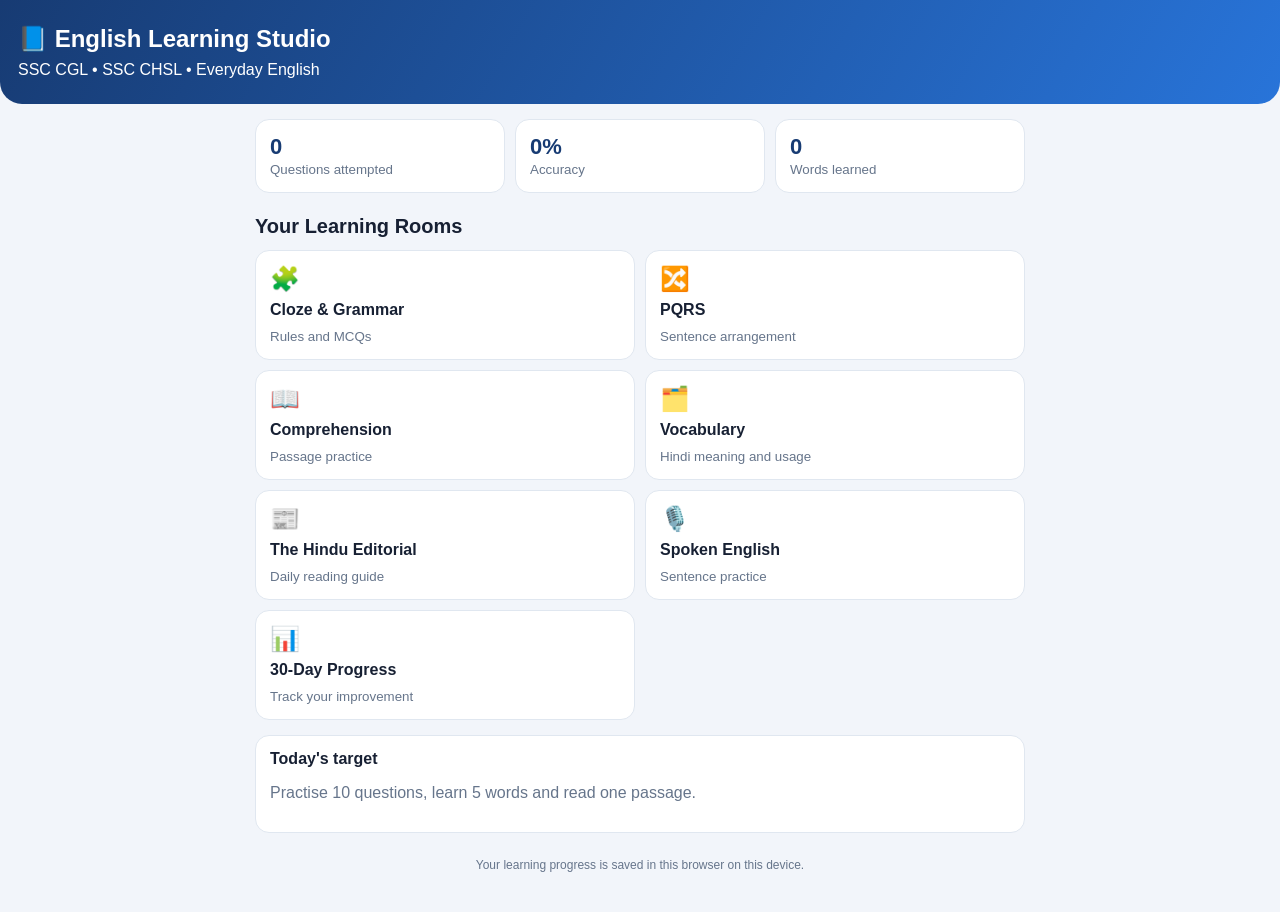
==== index.html @ 1e1bfd8b "Create index.html" ====
<!DOCTYPE html>
<html lang="en">
<head>
<meta charset="UTF-8">
<meta name="viewport" content="width=device-width, initial-scale=1">
<meta name="theme-color" content="#173b73">
<title>English Learning Studio</title>
<style>
*{box-sizing:border-box}body{margin:0;background:#f2f5fa;color:#172033;font:16px Arial,sans-serif}header{background:linear-gradient(120deg,#173b73,#2874d9);color:white;padding:25px 18px;border-radius:0 0 22px 22px}header h1{margin:0;font-size:24px}header p{margin:8px 0 0}.wrap{max-width:800px;margin:auto;padding:15px}.stats,.grid{display:grid;grid-template-columns:repeat(3,1fr);gap:10px}.stat,.card,.tile{background:white;border:1px solid #e0e7f0;border-radius:14px;padding:14px}.stat b{display:block;font-size:22px;color:#173b73}.stat small,.muted{color:#66758b}.grid{grid-template-columns:repeat(2,1fr);margin-top:12px}.tile{text-align:left;min-height:100px;font-size:16px;color:#172033}.tile b{display:block;margin:8px 0}.tile span{font-size:24px}.tile small{color:#66758b}h2{font-size:20px;margin:22px 0 12px}button{cursor:pointer}.primary{background:#2563eb;color:white;border:0;border-radius:9px;padding:12px 16px;font-weight:bold}.secondary{background:#eaf0fc;color:#173b73;border:0;border-radius:9px;padding:10px 14px}.option{display:block;width:100%;text-align:left;margin:8px 0;padding:12px;border:1px solid #dce4ef;border-radius:9px;background:#f8faff;font-size:15px;color:#172033}.hidden{display:none}.word{font-size:27px;font-weight:bold;color:#173b73}textarea{width:100%;padding:12px;border:1px solid #ccd5e2;border-radius:9px;font:inherit}.bar{height:10px;background:#e5eaf2;border-radius:20px;overflow:hidden}.bar i{display:block;background:#2874d9;height:100%}a{color:#2563eb}footer{text-align:center;color:#66758b;padding:25px;font-size:12px}@media(max-width:390px){.stats{gap:6px}.stat{padding:9px}.stat b{font-size:18px}}
</style>
</head>
<body>
<header><h1>📘 English Learning Studio</h1><p>SSC CGL • SSC CHSL • Everyday English</p></header>
<main class="wrap">
<div class="stats">
<div class="stat"><b id="attempts">0</b><small>Questions attempted</small></div>
<div class="stat"><b id="accuracy">0%</b><small>Accuracy</small></div>
<div class="stat"><b id="words">0</b><small>Words learned</small></div>
</div>
<section id="home">
<h2>Your Learning Rooms</h2>
<div class="grid">
<button class="tile" onclick="openRoom('quiz')"><span>🧩</span><b>Cloze & Grammar</b><small>Rules and MCQs</small></button>
<button class="tile" onclick="openRoom('pqrs')"><span>🔀</span><b>PQRS</b><small>Sentence arrangement</small></button>
<button class="tile" onclick="openRoom('reading')"><span>📖</span><b>Comprehension</b><small>Passage practice</small></button>
<button class="tile" onclick="openRoom('vocab')"><span>🗂️</span><b>Vocabulary</b><small>Hindi meaning and usage</small></button>
<button class="tile" onclick="openRoom('editorial')"><span>📰</span><b>The Hindu Editorial</b><small>Daily reading guide</small></button>
<button class="tile" onclick="openRoom('spoken')"><span>🎙️</span><b>Spoken English</b><small>Sentence practice</small></button>
<button class="tile" onclick="openRoom('progress')"><span>📊</span><b>30-Day Progress</b><small>Track your improvement</small></button>
</div>
<div class="card" style="margin-top:15px"><b>Today's target</b><p class="muted">Practise 10 questions, learn 5 words and read one passage.</p></div>
</section>
<section id="room" class="hidden">
<p><button class="secondary" onclick="home()">← Back to Home</button></p>
<div id="content"></div>
</section>
<footer>Your learning progress is saved in this browser on this device.</footer>
</main>
<script>
let p=JSON.parse(localStorage.getItem('elsProgress')||'{"attempts":0,"correct":0,"words":[],"days":{}}');
const el=id=>document.getElementById(id);
function save(){localStorage.setItem('elsProgress',JSON.stringify(p));refresh()}
function refresh(){el('attempts').textContent=p.attempts;el('accuracy').textContent=(p.attempts?Math.round(p.correct/p.attempts*100):0)+'%';el('words').textContent=p.words.length}
function record(ok){p.attempts++;if(ok)p.correct++;let d=new Date().toISOString().slice(0,10);p.days[d]=(p.days[d]||0)+1;save()}
function home(){el('home').classList.remove('hidden');el('room').classList.add('hidden')}
function openRoom(name){el('home').classList.add('hidden');el('room').classList.remove('hidden');let c=el('content');c.innerHTML='';
if(name==='vocab'){let ws=[['Abundant','adjective','प्रचुर, बहुत अधिक','Plentiful','Scarce','There is abundant evidence.'],['Lure','verb/noun','लुभाना, आकर्षित करना','Entice','Repel','Advertisements may lure customers.'],['Reluctant','adjective','अनिच्छुक','Unwilling','Willing','He was reluctant to speak.'],['Diligent','adjective','मेहनती, परिश्रमी','Hardworking','Lazy','A diligent student practises daily.'],['Inevitable','adjective','अपरिहार्य, जिसे टाला न जा सके','Unavoidable','Avoidable','Change is inevitable.']];let i=0;function show(){let w=ws[i];c.innerHTML='<h2>Boost Vocabulary</h2><div class="card"><div class="word">'+w[0]+'</div><p><b>POS:</b> '+w[1]+'</p><p><b>Hindi:</b> '+w[2]+'</p><p><b>Synonym:</b> '+w[3]+'</p><p><b>Antonym:</b> '+w[4]+'</p><p><b>Example:</b> '+w[5]+'</p><button class="primary" id="learn">Mark as learned</button> <button class="secondary" id="next">Next word</button><p class="muted">Word '+(i+1)+' of '+ws.length+'</p></div>';el('learn').onclick=()=>{if(!p.words.includes(w[0]))p.words.push(w[0]);save()};el('next').onclick=()=>{i=(i+1)%ws.length;show()}}show();return}
if(name==='progress'){let days=Object.keys(p.days).length,acc=p.attempts?Math.round(p.correct/p.attempts*100):0;c.innerHTML='<h2>30-Day Progress Report</h2><div class="card"><p><b>Total attempts:</b> '+p.attempts+'</p><p><b>Correct answers:</b> '+p.correct+'</p><p><b>Accuracy:</b> '+acc+'%</p><div class="bar"><i style="width:'+acc+'%"></i></div><p><b>Words learned:</b> '+p.words.length+'</p><p><b>Active days recorded:</b> '+days+'</p><p class="muted">Keep practising to build a useful performance history. This report uses activity saved on this device.</p></div>';return}
if(name==='editorial'){c.innerHTML='<h2>The Hindu Editorial</h2><div class="card"><b>Daily editorial study method</b><ol><li>Open the opinion section.</li><li>Choose one article and note its headline and date.</li><li>Write a 5-sentence summary.</li><li>Learn 8–10 words with Hindi meanings.</li><li>Answer 3 comprehension questions.</li><li>Write your own opinion in 100 words.</li></ol><a href="https://www.thehindu.com/opinion/" target="_blank">Open The Hindu Opinion</a><p class="muted">This version does not automatically fetch articles. Use the original publisher link.</p></div>';return}
if(name==='spoken'){c.innerHTML='<h2>Spoken English Practice</h2><div class="card"><p>Topic: Describe your daily routine in 5 sentences.</p><textarea rows="5" id="speech" placeholder="Write your sentences here..."></textarea><p class="muted">Check your tense, subject-verb agreement and word order. You can share your sentences in ChatGPT for detailed corrections.</p><button class="primary" onclick="alert(\'Read your sentences aloud. Check grammar and pronunciation.\')">Practice checklist</button></div>';return}
let qs=[];
if(name==='quiz')qs=[['She ___ to school every day.',['go','goes','going'],'goes','With she/he/it, use the verb with -s or -es in the simple present.'],['He is good ___ mathematics.',['in','at','on'],'at','The correct expression is good at.'],['Neither of the boys ___ present.',['are','is','were'],'is','Neither is generally treated as singular in this exam pattern.']];
if(name==='pqrs')qs=[['Choose the correct order: P: submitted it / Q: she checked the form / R: carefully / S: and then',['Q-R-S-P','P-Q-R-S','R-P-S-Q'],'Q-R-S-P','First she checked the form carefully and then submitted it.']];
if(name==='reading')qs=[['Passage: Trees absorb carbon dioxide, provide shade and support birds and insects. What is its main idea?',['Trees benefit the environment.','Trees only provide shade.','Birds damage trees.'],'Trees benefit the environment.','The passage lists several benefits of trees.']];
let i=0,score=0;c.innerHTML='<h2>'+(name==='pqrs'?'PQRS Practice':name==='reading'?'Reading Comprehension':'Grammar & Cloze Practice')+'</h2><div id="question"></div>';
function ask(){if(i>=qs.length){c.innerHTML='<div class="card"><h2>Practice completed!</h2><p>Your score: '+score+'/'+qs.length+'</p><button class="primary" onclick="home()">Home</button></div>';return}let q=qs[i];el('question').innerHTML='<div class="card"><p class="muted">Question '+(i+1)+' of '+qs.length+'</p><h3>'+q[0]+'</h3><div id="options"></div><div id="feedback"></div></div>';q[1].forEach(a=>{let b=document.createElement('button');b.className='option';b.textContent=a;b.onclick=()=>{let ok=a===q[2];if(ok)score++;record(ok);document.querySelectorAll('.option').forEach(x=>x.disabled=true);el('feedback').innerHTML='<p><b>'+(ok?'Correct!':'Incorrect.')+'</b> '+q[3]+'</p><button class="primary" id="next">Continue</button>';el('next').onclick=()=>{i++;ask()}};el('options').appendChild(b)})}ask()}
refresh();
</script>
</body>
</html>
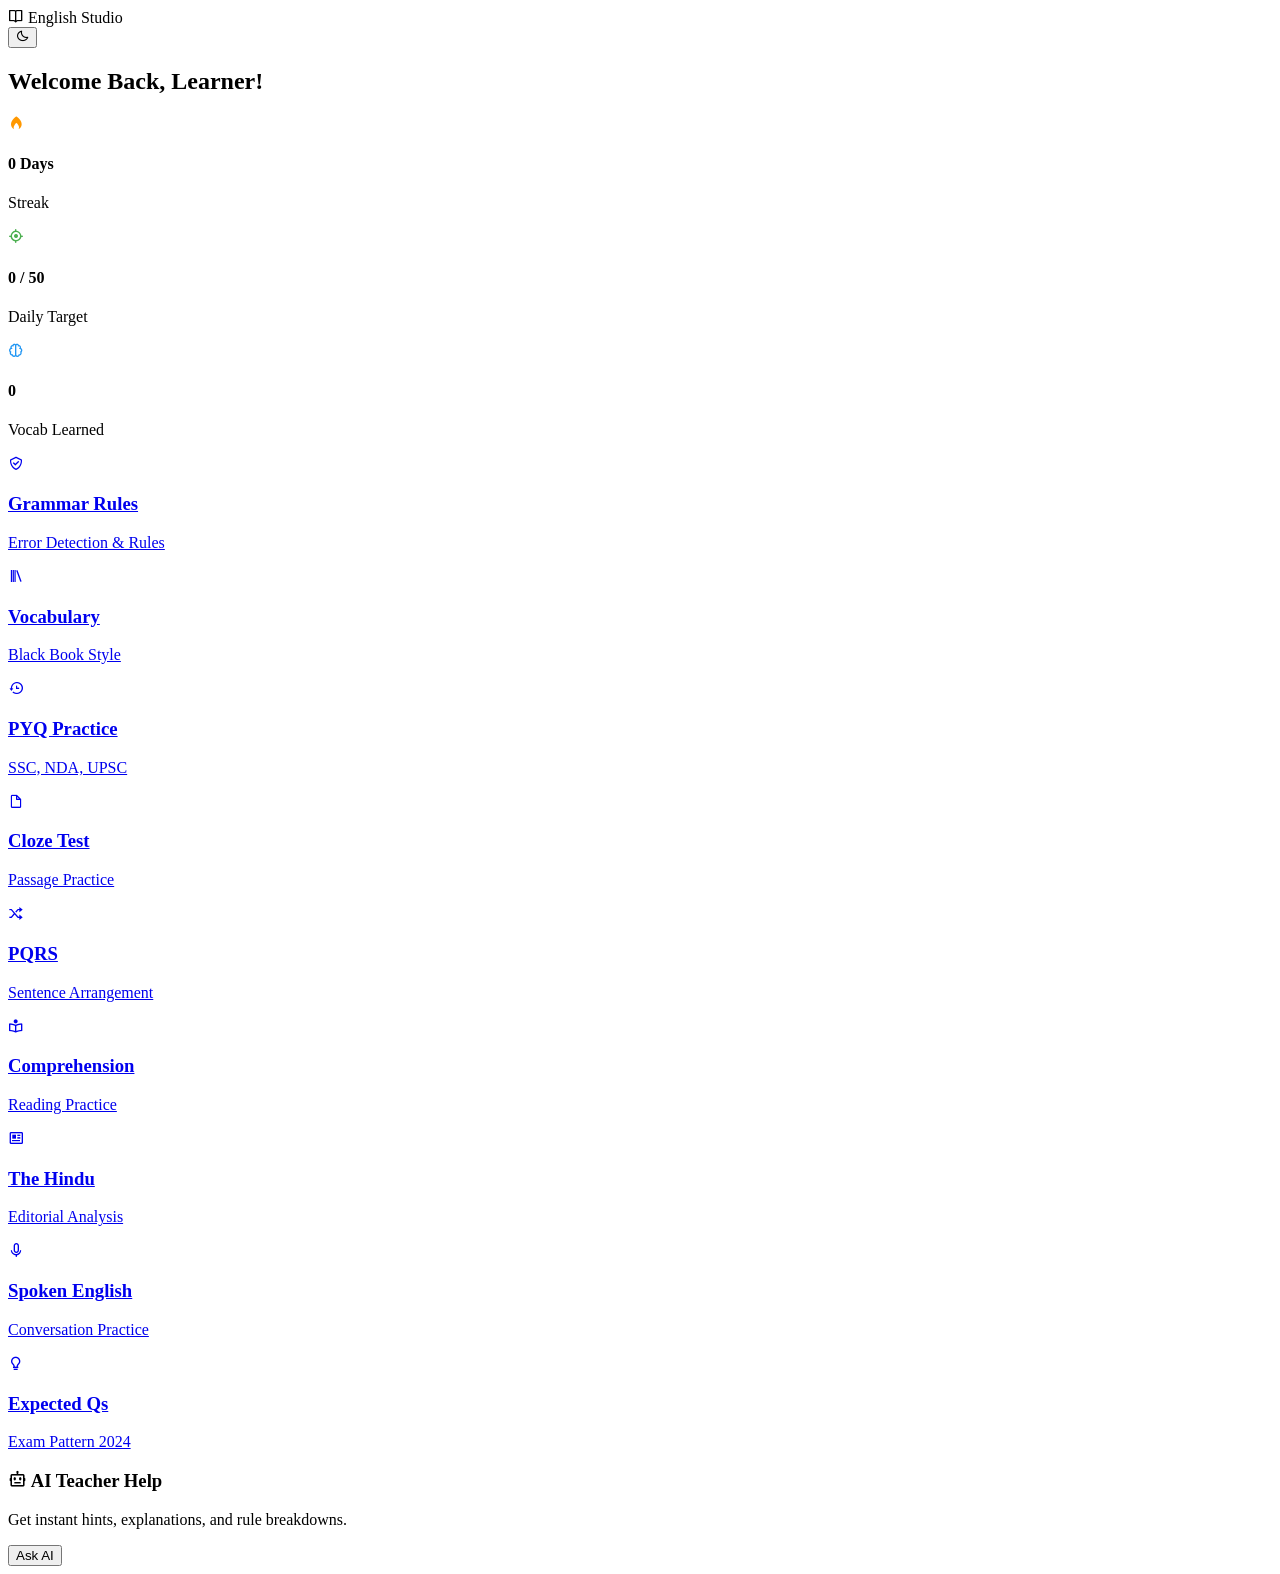
==== commit 1668e6f4: "Update index.html" ====
--- a/index.html
+++ b/index.html
@@ -1,60 +1,130 @@
 <!DOCTYPE html>
 <html lang="en">
 <head>
-<meta charset="UTF-8">
-<meta name="viewport" content="width=device-width, initial-scale=1">
-<meta name="theme-color" content="#173b73">
-<title>English Learning Studio</title>
-<style>
-*{box-sizing:border-box}body{margin:0;background:#f2f5fa;color:#172033;font:16px Arial,sans-serif}header{background:linear-gradient(120deg,#173b73,#2874d9);color:white;padding:25px 18px;border-radius:0 0 22px 22px}header h1{margin:0;font-size:24px}header p{margin:8px 0 0}.wrap{max-width:800px;margin:auto;padding:15px}.stats,.grid{display:grid;grid-template-columns:repeat(3,1fr);gap:10px}.stat,.card,.tile{background:white;border:1px solid #e0e7f0;border-radius:14px;padding:14px}.stat b{display:block;font-size:22px;color:#173b73}.stat small,.muted{color:#66758b}.grid{grid-template-columns:repeat(2,1fr);margin-top:12px}.tile{text-align:left;min-height:100px;font-size:16px;color:#172033}.tile b{display:block;margin:8px 0}.tile span{font-size:24px}.tile small{color:#66758b}h2{font-size:20px;margin:22px 0 12px}button{cursor:pointer}.primary{background:#2563eb;color:white;border:0;border-radius:9px;padding:12px 16px;font-weight:bold}.secondary{background:#eaf0fc;color:#173b73;border:0;border-radius:9px;padding:10px 14px}.option{display:block;width:100%;text-align:left;margin:8px 0;padding:12px;border:1px solid #dce4ef;border-radius:9px;background:#f8faff;font-size:15px;color:#172033}.hidden{display:none}.word{font-size:27px;font-weight:bold;color:#173b73}textarea{width:100%;padding:12px;border:1px solid #ccd5e2;border-radius:9px;font:inherit}.bar{height:10px;background:#e5eaf2;border-radius:20px;overflow:hidden}.bar i{display:block;background:#2874d9;height:100%}a{color:#2563eb}footer{text-align:center;color:#66758b;padding:25px;font-size:12px}@media(max-width:390px){.stats{gap:6px}.stat{padding:9px}.stat b{font-size:18px}}
-</style>
+    <meta charset="UTF-8">
+    <meta name="viewport" content="width=device-width, initial-scale=1.0">
+    <title>English Learning Studio</title>
+    <link rel="stylesheet" href="styles.css">
+    <!-- Boxicons for modern, lightweight icons -->
+    <link href='https://unpkg.com/boxicons@2.1.4/css/boxicons.min.css' rel='stylesheet'>
 </head>
 <body>
-<header><h1>📘 English Learning Studio</h1><p>SSC CGL • SSC CHSL • Everyday English</p></header>
-<main class="wrap">
-<div class="stats">
-<div class="stat"><b id="attempts">0</b><small>Questions attempted</small></div>
-<div class="stat"><b id="accuracy">0%</b><small>Accuracy</small></div>
-<div class="stat"><b id="words">0</b><small>Words learned</small></div>
-</div>
-<section id="home">
-<h2>Your Learning Rooms</h2>
-<div class="grid">
-<button class="tile" onclick="openRoom('quiz')"><span>🧩</span><b>Cloze & Grammar</b><small>Rules and MCQs</small></button>
-<button class="tile" onclick="openRoom('pqrs')"><span>🔀</span><b>PQRS</b><small>Sentence arrangement</small></button>
-<button class="tile" onclick="openRoom('reading')"><span>📖</span><b>Comprehension</b><small>Passage practice</small></button>
-<button class="tile" onclick="openRoom('vocab')"><span>🗂️</span><b>Vocabulary</b><small>Hindi meaning and usage</small></button>
-<button class="tile" onclick="openRoom('editorial')"><span>📰</span><b>The Hindu Editorial</b><small>Daily reading guide</small></button>
-<button class="tile" onclick="openRoom('spoken')"><span>🎙️</span><b>Spoken English</b><small>Sentence practice</small></button>
-<button class="tile" onclick="openRoom('progress')"><span>📊</span><b>30-Day Progress</b><small>Track your improvement</small></button>
-</div>
-<div class="card" style="margin-top:15px"><b>Today's target</b><p class="muted">Practise 10 questions, learn 5 words and read one passage.</p></div>
-</section>
-<section id="room" class="hidden">
-<p><button class="secondary" onclick="home()">← Back to Home</button></p>
-<div id="content"></div>
-</section>
-<footer>Your learning progress is saved in this browser on this device.</footer>
-</main>
-<script>
-let p=JSON.parse(localStorage.getItem('elsProgress')||'{"attempts":0,"correct":0,"words":[],"days":{}}');
-const el=id=>document.getElementById(id);
-function save(){localStorage.setItem('elsProgress',JSON.stringify(p));refresh()}
-function refresh(){el('attempts').textContent=p.attempts;el('accuracy').textContent=(p.attempts?Math.round(p.correct/p.attempts*100):0)+'%';el('words').textContent=p.words.length}
-function record(ok){p.attempts++;if(ok)p.correct++;let d=new Date().toISOString().slice(0,10);p.days[d]=(p.days[d]||0)+1;save()}
-function home(){el('home').classList.remove('hidden');el('room').classList.add('hidden')}
-function openRoom(name){el('home').classList.add('hidden');el('room').classList.remove('hidden');let c=el('content');c.innerHTML='';
-if(name==='vocab'){let ws=[['Abundant','adjective','प्रचुर, बहुत अधिक','Plentiful','Scarce','There is abundant evidence.'],['Lure','verb/noun','लुभाना, आकर्षित करना','Entice','Repel','Advertisements may lure customers.'],['Reluctant','adjective','अनिच्छुक','Unwilling','Willing','He was reluctant to speak.'],['Diligent','adjective','मेहनती, परिश्रमी','Hardworking','Lazy','A diligent student practises daily.'],['Inevitable','adjective','अपरिहार्य, जिसे टाला न जा सके','Unavoidable','Avoidable','Change is inevitable.']];let i=0;function show(){let w=ws[i];c.innerHTML='<h2>Boost Vocabulary</h2><div class="card"><div class="word">'+w[0]+'</div><p><b>POS:</b> '+w[1]+'</p><p><b>Hindi:</b> '+w[2]+'</p><p><b>Synonym:</b> '+w[3]+'</p><p><b>Antonym:</b> '+w[4]+'</p><p><b>Example:</b> '+w[5]+'</p><button class="primary" id="learn">Mark as learned</button> <button class="secondary" id="next">Next word</button><p class="muted">Word '+(i+1)+' of '+ws.length+'</p></div>';el('learn').onclick=()=>{if(!p.words.includes(w[0]))p.words.push(w[0]);save()};el('next').onclick=()=>{i=(i+1)%ws.length;show()}}show();return}
-if(name==='progress'){let days=Object.keys(p.days).length,acc=p.attempts?Math.round(p.correct/p.attempts*100):0;c.innerHTML='<h2>30-Day Progress Report</h2><div class="card"><p><b>Total attempts:</b> '+p.attempts+'</p><p><b>Correct answers:</b> '+p.correct+'</p><p><b>Accuracy:</b> '+acc+'%</p><div class="bar"><i style="width:'+acc+'%"></i></div><p><b>Words learned:</b> '+p.words.length+'</p><p><b>Active days recorded:</b> '+days+'</p><p class="muted">Keep practising to build a useful performance history. This report uses activity saved on this device.</p></div>';return}
-if(name==='editorial'){c.innerHTML='<h2>The Hindu Editorial</h2><div class="card"><b>Daily editorial study method</b><ol><li>Open the opinion section.</li><li>Choose one article and note its headline and date.</li><li>Write a 5-sentence summary.</li><li>Learn 8–10 words with Hindi meanings.</li><li>Answer 3 comprehension questions.</li><li>Write your own opinion in 100 words.</li></ol><a href="https://www.thehindu.com/opinion/" target="_blank">Open The Hindu Opinion</a><p class="muted">This version does not automatically fetch articles. Use the original publisher link.</p></div>';return}
-if(name==='spoken'){c.innerHTML='<h2>Spoken English Practice</h2><div class="card"><p>Topic: Describe your daily routine in 5 sentences.</p><textarea rows="5" id="speech" placeholder="Write your sentences here..."></textarea><p class="muted">Check your tense, subject-verb agreement and word order. You can share your sentences in ChatGPT for detailed corrections.</p><button class="primary" onclick="alert(\'Read your sentences aloud. Check grammar and pronunciation.\')">Practice checklist</button></div>';return}
-let qs=[];
-if(name==='quiz')qs=[['She ___ to school every day.',['go','goes','going'],'goes','With she/he/it, use the verb with -s or -es in the simple present.'],['He is good ___ mathematics.',['in','at','on'],'at','The correct expression is good at.'],['Neither of the boys ___ present.',['are','is','were'],'is','Neither is generally treated as singular in this exam pattern.']];
-if(name==='pqrs')qs=[['Choose the correct order: P: submitted it / Q: she checked the form / R: carefully / S: and then',['Q-R-S-P','P-Q-R-S','R-P-S-Q'],'Q-R-S-P','First she checked the form carefully and then submitted it.']];
-if(name==='reading')qs=[['Passage: Trees absorb carbon dioxide, provide shade and support birds and insects. What is its main idea?',['Trees benefit the environment.','Trees only provide shade.','Birds damage trees.'],'Trees benefit the environment.','The passage lists several benefits of trees.']];
-let i=0,score=0;c.innerHTML='<h2>'+(name==='pqrs'?'PQRS Practice':name==='reading'?'Reading Comprehension':'Grammar & Cloze Practice')+'</h2><div id="question"></div>';
-function ask(){if(i>=qs.length){c.innerHTML='<div class="card"><h2>Practice completed!</h2><p>Your score: '+score+'/'+qs.length+'</p><button class="primary" onclick="home()">Home</button></div>';return}let q=qs[i];el('question').innerHTML='<div class="card"><p class="muted">Question '+(i+1)+' of '+qs.length+'</p><h3>'+q[0]+'</h3><div id="options"></div><div id="feedback"></div></div>';q[1].forEach(a=>{let b=document.createElement('button');b.className='option';b.textContent=a;b.onclick=()=>{let ok=a===q[2];if(ok)score++;record(ok);document.querySelectorAll('.option').forEach(x=>x.disabled=true);el('feedback').innerHTML='<p><b>'+(ok?'Correct!':'Incorrect.')+'</b> '+q[3]+'</p><button class="primary" id="next">Continue</button>';el('next').onclick=()=>{i++;ask()}};el('options').appendChild(b)})}ask()}
-refresh();
-</script>
+
+    <!-- Header -->
+    <header class="top-header">
+        <div class="logo">
+            <i class='bx bx-book-open'></i>
+            <span>English Studio</span>
+        </div>
+        <button id="theme-toggle" class="icon-btn">
+            <i class='bx bx-moon'></i>
+        </button>
+    </header>
+
+    <!-- Main Content -->
+    <main class="container">
+        
+        <!-- Welcome & Progress Section -->
+        <section class="progress-section">
+            <h2>Welcome Back, Learner!</h2>
+            <div class="stats-card">
+                <div class="stat-item">
+                    <i class='bx bxs-flame' style='color:#ff9800'></i>
+                    <div>
+                        <h4 id="streak-count">0 Days</h4>
+                        <p>Streak</p>
+                    </div>
+                </div>
+                <div class="stat-item">
+                    <i class='bx bx-target-lock' style='color:#4caf50'></i>
+                    <div>
+                        <h4><span id="questions-done">0</span> / 50</h4>
+                        <p>Daily Target</p>
+                    </div>
+                </div>
+                <div class="stat-item">
+                    <i class='bx bx-brain' style='color:#2196f3'></i>
+                    <div>
+                        <h4 id="vocab-learned">0</h4>
+                        <p>Vocab Learned</p>
+                    </div>
+                </div>
+            </div>
+        </section>
+
+        <!-- Learning Rooms Grid -->
+        <section class="rooms-grid">
+            
+            <a href="grammar.html" class="room-card">
+                <i class='bx bx-check-shield room-icon'></i>
+                <h3>Grammar Rules</h3>
+                <p>Error Detection & Rules</p>
+            </a>
+
+            <a href="vocab.html" class="room-card">
+                <i class='bx bx-library room-icon'></i>
+                <h3>Vocabulary</h3>
+                <p>Black Book Style</p>
+            </a>
+
+            <a href="pyq.html" class="room-card highlight">
+                <i class='bx bx-history room-icon'></i>
+                <h3>PYQ Practice</h3>
+                <p>SSC, NDA, UPSC</p>
+            </a>
+
+            <a href="cloze.html" class="room-card">
+                <i class='bx bx-file-blank room-icon'></i>
+                <h3>Cloze Test</h3>
+                <p>Passage Practice</p>
+            </a>
+
+            <a href="pqrs.html" class="room-card">
+                <i class='bx bx-shuffle room-icon'></i>
+                <h3>PQRS</h3>
+                <p>Sentence Arrangement</p>
+            </a>
+
+            <a href="rc.html" class="room-card">
+                <i class='bx bx-book-reader room-icon'></i>
+                <h3>Comprehension</h3>
+                <p>Reading Practice</p>
+            </a>
+
+            <a href="editorial.html" class="room-card">
+                <i class='bx bx-news room-icon'></i>
+                <h3>The Hindu</h3>
+                <p>Editorial Analysis</p>
+            </a>
+
+            <a href="spoken.html" class="room-card">
+                <i class='bx bx-microphone room-icon'></i>
+                <h3>Spoken English</h3>
+                <p>Conversation Practice</p>
+            </a>
+            
+            <a href="expected.html" class="room-card">
+                <i class='bx bx-bulb room-icon'></i>
+                <h3>Expected Qs</h3>
+                <p>Exam Pattern 2024</p>
+            </a>
+
+        </section>
+
+        <!-- AI Teacher Feature -->
+        <section class="ai-section">
+            <div class="ai-card">
+                <div class="ai-info">
+                    <h3><i class='bx bx-bot'></i> AI Teacher Help</h3>
+                    <p>Get instant hints, explanations, and rule breakdowns.</p>
+                </div>
+                <button class="ai-btn" onclick="alert('AI Teacher module will be added in Phase 2!')">Ask AI</button>
+            </div>
+        </section>
+
+    </main>
+
+    <script src="app.js"></script>
 </body>
 </html>
+
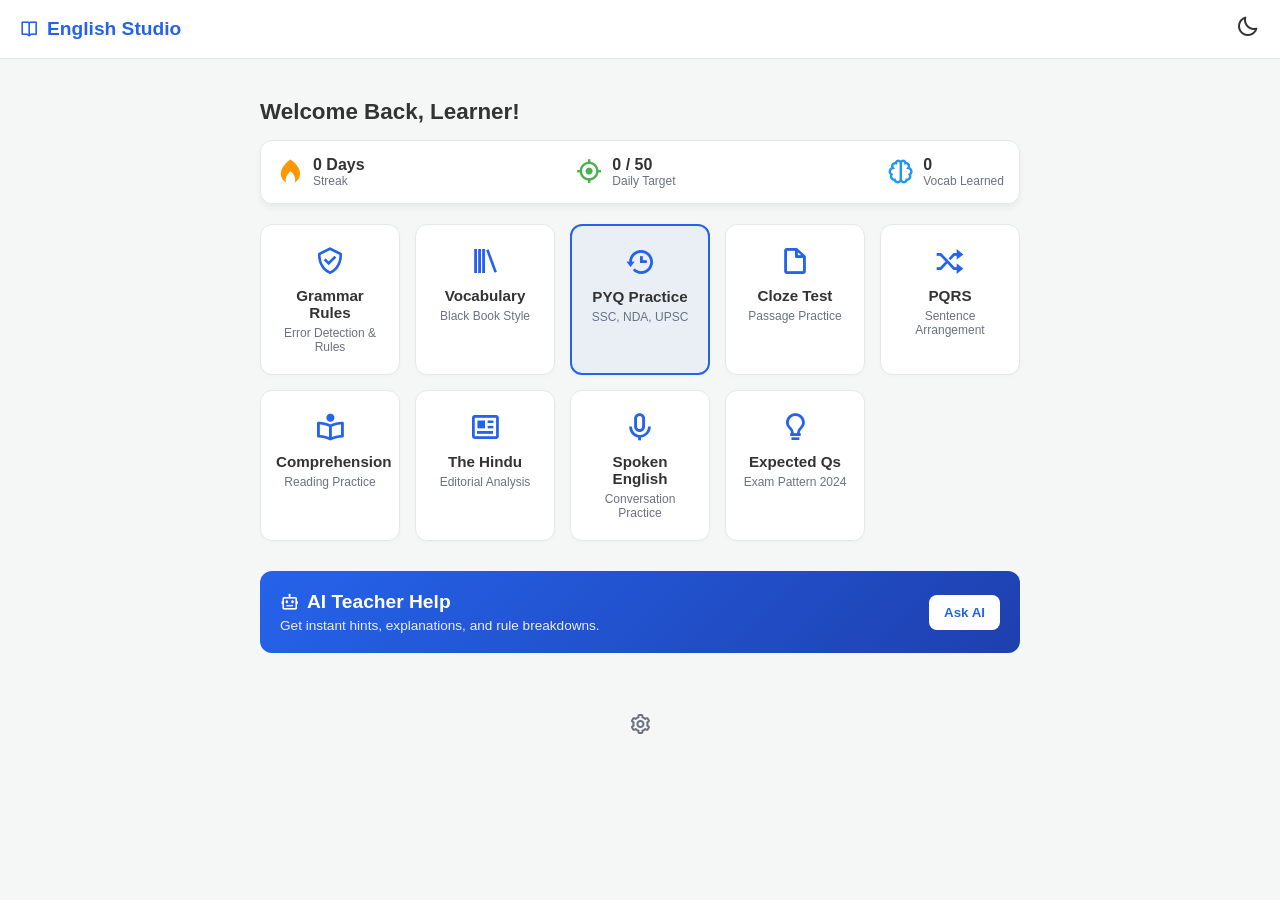
==== commit 0b0d90e1: "Update index.html" ====
--- a/index.html
+++ b/index.html
@@ -127,4 +127,10 @@
     <script src="app.js"></script>
 </body>
 </html>
+        <!-- Admin Settings Icon (At the bottom of index.html) -->
+        <div style="text-align: center; margin-top: 40px;">
+            <a href="admin.html" style="color: var(--text-muted); text-decoration: none; font-size: 1.5rem;">
+                <i class='bx bx-cog'></i>
+            </a>
+        </div>
 
--- a/styles.css
+++ b/styles.css
@@ -0,0 +1,450 @@
+/* Core Variables & Theming */
+:root {
+    --bg-color: #f4f7f6;
+    --text-color: #333333;
+    --card-bg: #ffffff;
+    --primary-color: #2563eb;
+    --secondary-color: #1e40af;
+    --border-color: #e5e7eb;
+    --text-muted: #6b7280;
+}
+
+.dark-theme {
+    --bg-color: #121212;
+    --text-color: #f3f4f6;
+    --card-bg: #1e1e1e;
+    --primary-color: #3b82f6;
+    --secondary-color: #60a5fa;
+    --border-color: #374151;
+    --text-muted: #9ca3af;
+}
+
+/* Base Reset */
+* {
+    margin: 0;
+    padding: 0;
+    box-sizing: border-box;
+    font-family: -apple-system, BlinkMacSystemFont, "Segoe UI", Roboto, Helvetica, Arial, sans-serif;
+}
+
+body {
+    background-color: var(--bg-color);
+    color: var(--text-color);
+    transition: background-color 0.3s, color 0.3s;
+    padding-bottom: 40px;
+}
+
+/* Layout */
+.container {
+    padding: 20px;
+    max-width: 800px;
+    margin: 0 auto;
+}
+
+/* Header */
+.top-header {
+    display: flex;
+    justify-content: space-between;
+    align-items: center;
+    padding: 15px 20px;
+    background-color: var(--card-bg);
+    border-bottom: 1px solid var(--border-color);
+    position: sticky;
+    top: 0;
+    z-index: 100;
+}
+
+.logo {
+    display: flex;
+    align-items: center;
+    gap: 8px;
+    font-size: 1.2rem;
+    font-weight: 700;
+    color: var(--primary-color);
+}
+
+.icon-btn {
+    background: none;
+    border: none;
+    font-size: 1.5rem;
+    color: var(--text-color);
+    cursor: pointer;
+}
+
+/* Progress Section */
+.progress-section {
+    margin: 20px 0;
+}
+
+.progress-section h2 {
+    font-size: 1.4rem;
+    margin-bottom: 15px;
+}
+
+.stats-card {
+    display: flex;
+    justify-content: space-between;
+    background-color: var(--card-bg);
+    padding: 15px;
+    border-radius: 12px;
+    box-shadow: 0 4px 6px rgba(0,0,0,0.05);
+    border: 1px solid var(--border-color);
+}
+
+.stat-item {
+    display: flex;
+    align-items: center;
+    gap: 8px;
+}
+
+.stat-item i {
+    font-size: 1.8rem;
+}
+
+.stat-item h4 {
+    font-size: 1rem;
+}
+
+.stat-item p {
+    font-size: 0.75rem;
+    color: var(--text-muted);
+}
+
+/* Learning Rooms Grid */
+.rooms-grid {
+    display: grid;
+    grid-template-columns: repeat(auto-fit, minmax(140px, 1fr));
+    gap: 15px;
+    margin-bottom: 30px;
+}
+
+.room-card {
+    background-color: var(--card-bg);
+    padding: 20px 15px;
+    border-radius: 12px;
+    text-align: center;
+    text-decoration: none;
+    color: var(--text-color);
+    border: 1px solid var(--border-color);
+    box-shadow: 0 2px 4px rgba(0,0,0,0.02);
+    transition: transform 0.2s, box-shadow 0.2s;
+}
+
+.room-card:active {
+    transform: scale(0.98);
+}
+
+.room-icon {
+    font-size: 2rem;
+    color: var(--primary-color);
+    margin-bottom: 10px;
+}
+
+.room-card h3 {
+    font-size: 0.95rem;
+    margin-bottom: 5px;
+}
+
+.room-card p {
+    font-size: 0.75rem;
+    color: var(--text-muted);
+}
+
+/* Highlight important feature (PYQ) */
+.room-card.highlight {
+    border: 2px solid var(--primary-color);
+    background-color: rgba(37, 99, 235, 0.05);
+}
+
+/* AI Section */
+.ai-card {
+    display: flex;
+    justify-content: space-between;
+    align-items: center;
+    background: linear-gradient(135deg, var(--primary-color), var(--secondary-color));
+    padding: 20px;
+    border-radius: 12px;
+    color: white;
+}
+
+.ai-info h3 {
+    display: flex;
+    align-items: center;
+    gap: 8px;
+    font-size: 1.2rem;
+    margin-bottom: 5px;
+}
+
+.ai-info p {
+    font-size: 0.85rem;
+    opacity: 0.9;
+}
+
+.ai-btn {
+    background-color: white;
+    color: var(--primary-color);
+    border: none;
+    padding: 10px 15px;
+    border-radius: 8px;
+    font-weight: 600;
+    cursor: pointer;
+}
+/* =========================================
+   Vocabulary Room Styles 
+   ========================================= */
+.page-header {
+    display: flex;
+    align-items: center;
+    gap: 15px;
+    padding: 15px 20px;
+    background-color: var(--card-bg);
+    border-bottom: 1px solid var(--border-color);
+    position: sticky;
+    top: 0;
+    z-index: 100;
+}
+
+.back-btn {
+    color: var(--text-color);
+    font-size: 1.5rem;
+    text-decoration: none;
+    display: flex;
+    align-items: center;
+}
+
+.search-bar {
+    width: 100%;
+    padding: 12px 15px;
+    border: 1px solid var(--border-color);
+    border-radius: 8px;
+    background-color: var(--card-bg);
+    color: var(--text-color);
+    margin: 10px 0 20px 0;
+    font-size: 1rem;
+    outline: none;
+}
+
+.search-bar:focus {
+    border-color: var(--primary-color);
+}
+
+.vocab-card {
+    background-color: var(--card-bg);
+    border: 1px solid var(--border-color);
+    border-radius: 12px;
+    padding: 20px;
+    margin-bottom: 20px;
+    box-shadow: 0 4px 6px rgba(0,0,0,0.02);
+}
+
+.vocab-header {
+    display: flex;
+    justify-content: space-between;
+    align-items: flex-start;
+    margin-bottom: 15px;
+}
+
+.word-title {
+    font-size: 1.8rem;
+    color: var(--primary-color);
+    font-weight: 700;
+}
+
+.pos-badge {
+    background-color: rgba(37, 99, 235, 0.1);
+    color: var(--primary-color);
+    padding: 4px 10px;
+    border-radius: 20px;
+    font-size: 0.75rem;
+    font-weight: bold;
+    text-transform: uppercase;
+}
+
+.meaning-box {
+    margin-bottom: 15px;
+}
+
+.hindi-meaning {
+    font-size: 1.1rem;
+    font-weight: bold;
+    color: #d97706; /* Amber color for easy reading */
+    margin-bottom: 5px;
+}
+
+.syn-ant-grid {
+    display: grid;
+    grid-template-columns: 1fr 1fr;
+    gap: 10px;
+    background-color: var(--bg-color);
+    padding: 12px;
+    border-radius: 8px;
+    margin-bottom: 15px;
+    font-size: 0.85rem;
+}
+
+.example-box {
+    border-left: 3px solid var(--primary-color);
+    padding-left: 10px;
+    margin-bottom: 15px;
+    font-style: italic;
+    color: var(--text-muted);
+}
+
+.mnemonic-box {
+    background-color: rgba(245, 158, 11, 0.1);
+    border: 1px dashed #f59e0b;
+    padding: 12px;
+    border-radius: 8px;
+    margin-bottom: 15px;
+    font-size: 0.9rem;
+}
+
+.exam-tag {
+    display: inline-flex;
+    align-items: center;
+    gap: 5px;
+    font-size: 0.8rem;
+    color: #059669;
+    background-color: rgba(5, 150, 105, 0.1);
+    padding: 4px 8px;
+    border-radius: 6px;
+}
+
+.learn-btn {
+    width: 100%;
+    padding: 12px;
+    margin-top: 15px;
+    border: none;
+    border-radius: 8px;
+    background-color: var(--primary-color);
+    color: white;
+    font-size: 1rem;
+    font-weight: bold;
+    cursor: pointer;
+    transition: background-color 0.2s;
+    display: flex;
+    justify-content: center;
+    align-items: center;
+    gap: 8px;
+}
+
+.learn-btn.learned {
+    background-color: #4caf50;
+}
+/* =========================================
+   Quiz / PYQ Room Styles 
+   ========================================= */
+.quiz-card {
+    background-color: var(--card-bg);
+    border: 1px solid var(--border-color);
+    border-radius: 12px;
+    padding: 20px;
+    margin-bottom: 25px;
+    box-shadow: 0 4px 6px rgba(0,0,0,0.02);
+}
+
+.quiz-header {
+    display: flex;
+    justify-content: space-between;
+    margin-bottom: 15px;
+    font-size: 0.85rem;
+}
+
+.topic-tag {
+    background-color: rgba(37, 99, 235, 0.1);
+    color: var(--primary-color);
+    padding: 4px 8px;
+    border-radius: 6px;
+    font-weight: 600;
+}
+
+.question-text {
+    font-size: 1.1rem;
+    font-weight: 600;
+    margin-bottom: 20px;
+    line-height: 1.5;
+}
+
+.options-grid {
+    display: flex;
+    flex-direction: column;
+    gap: 10px;
+}
+
+.option-btn {
+    background-color: var(--bg-color);
+    color: var(--text-color);
+    border: 1px solid var(--border-color);
+    padding: 12px 15px;
+    border-radius: 8px;
+    font-size: 1rem;
+    text-align: left;
+    cursor: pointer;
+    transition: all 0.2s;
+}
+
+.option-btn:hover {
+    border-color: var(--primary-color);
+}
+
+/* Correct and Incorrect States */
+.option-btn.correct {
+    background-color: #4caf50;
+    color: white;
+    border-color: #4caf50;
+}
+
+.option-btn.wrong {
+    background-color: #f44336;
+    color: white;
+    border-color: #f44336;
+}
+
+.option-btn:disabled {
+    cursor: not-allowed;
+}
+
+.explanation-box {
+    display: none;
+    margin-top: 15px;
+    padding: 15px;
+    background-color: rgba(37, 99, 235, 0.05);
+    border-left: 4px solid var(--primary-color);
+    border-radius: 0 8px 8px 0;
+    font-size: 0.9rem;
+    line-height: 1.5;
+}
+
+.explanation-box.show {
+    display: block;
+    animation: fadeIn 0.3s ease-in;
+}
+
+@keyframes fadeIn {
+    from { opacity: 0; transform: translateY(-5px); }
+    to { opacity: 1; transform: translateY(0); }
+}/* =========================================
+   Admin Panel Styles 
+   ========================================= */
+.admin-card {
+    background-color: var(--card-bg);
+    border: 2px solid var(--primary-color);
+    border-radius: 12px;
+    padding: 25px;
+    box-shadow: 0 4px 10px rgba(0,0,0,0.05);
+    text-align: center;
+}
+
+.admin-card label {
+    text-align: left;
+}
+
+.upload-box {
+    border: 2px dashed var(--border-color);
+    padding: 30px;
+    border-radius: 12px;
+    background-color: rgba(37, 99, 235, 0.02);
+    margin-bottom: 20px;
+}
+
+
